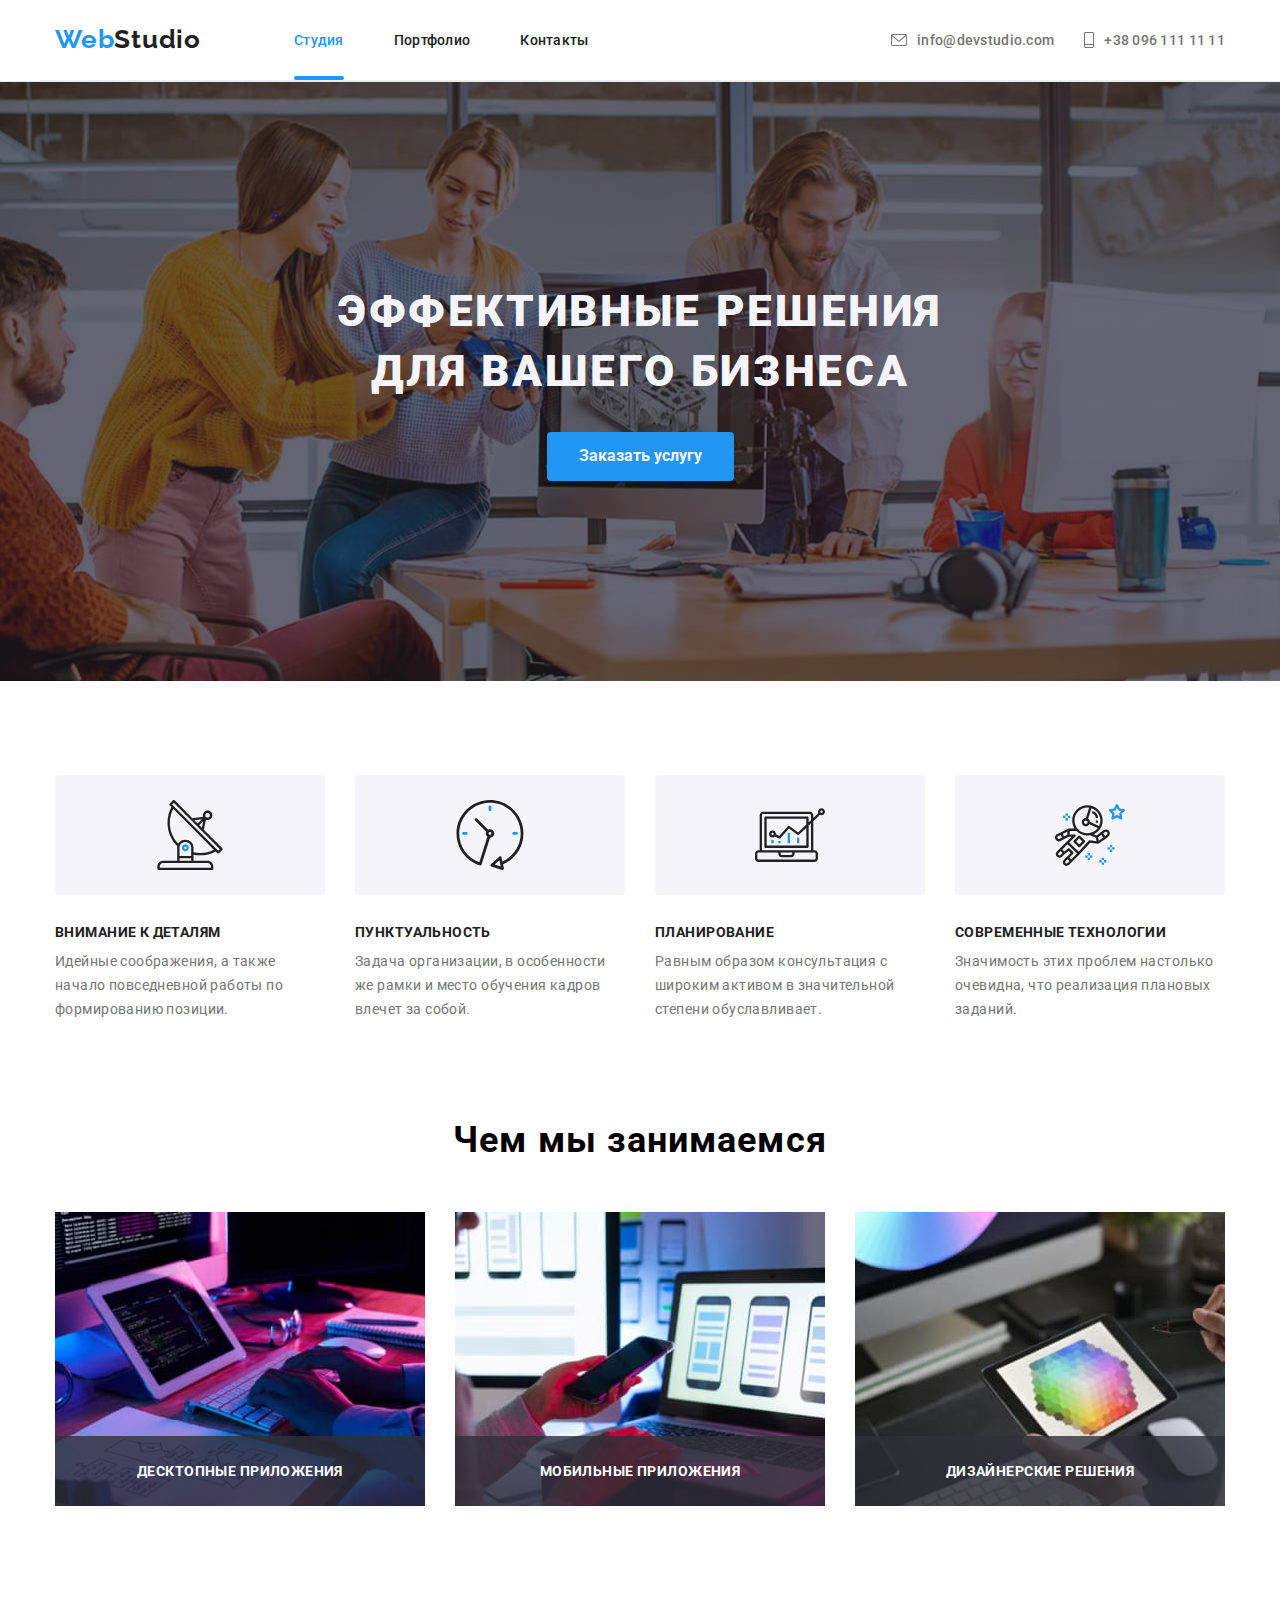
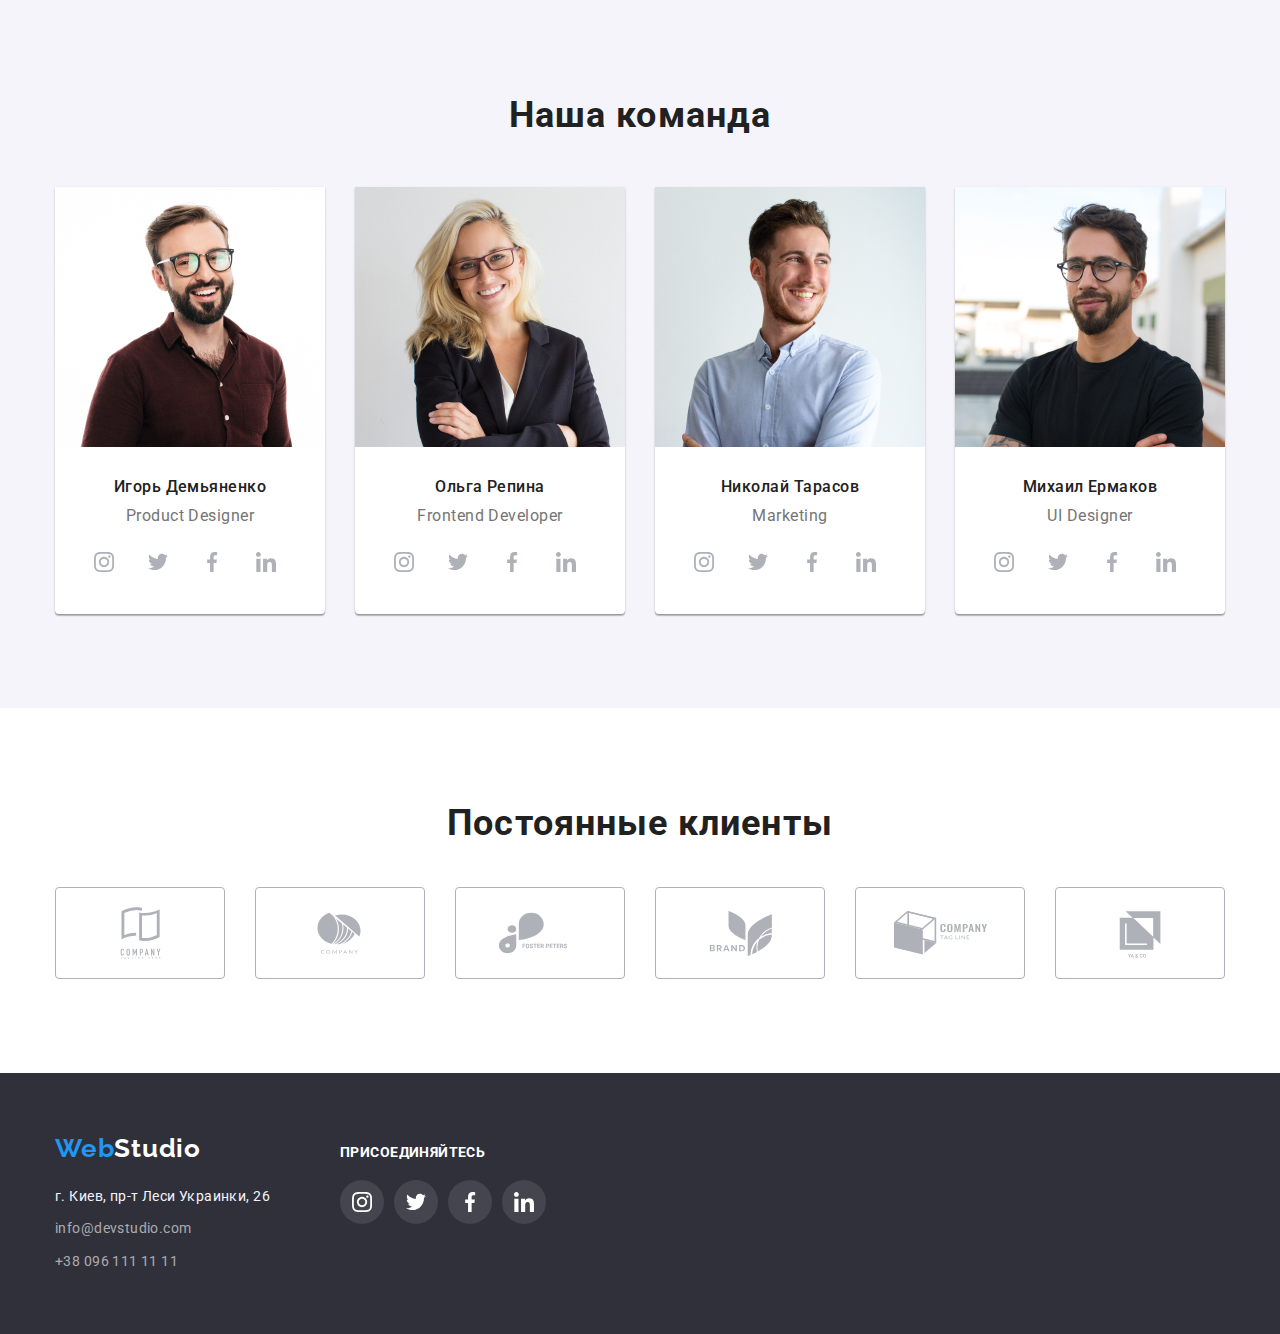
==== index.html @ 18a98a4d "Add HW5" ====
<!DOCTYPE html>
<html lang="ru">
  <head>
    <meta charset="UTF-8" />
    <meta http-equiv="X-UA-Compatible" content="IE=edge" />
    <meta name="viewport" content="width=device-width, initial-scale=1.0" />
    <link rel="preconnect" href="https://fonts.googleapis.com" />
    <link rel="preconnect" href="https://fonts.gstatic.com" crossorigin />
    <link
      href="https://fonts.googleapis.com/css2?family=Raleway:wght@700&family=Roboto:wght@400;500;700;900&display=swap"
      rel="stylesheet"
    />
    <link
      rel="stylesheet"
      href="https://cdnjs.cloudflare.com/ajax/libs/modern-normalize/1.1.0/modern-normalize.min.css"
    />
    <link rel="stylesheet" href="./css/styles.css" />

    <title>WebStudio</title>
  </head>

  <body class="page">
    <!-- Шапка сайта -->

    <header class="hat">
      <div class="container hat">
        <nav class="nav-index">
          <a class="logo" lang="en" href="./index.html">
            <span class="logo-accent">Web</span>Studio</a
          >
          <ul class="contacto">
            <li>
              <a href="./index.html" class="link current">Студия</a>
            </li>
            <li>
              <a href="./portfolio.html" class="link">Портфолио</a>
            </li>
            <li><a href="" class="link">Контакты</a></li>
          </ul>
        </nav>
        <ul class="headder-contact">
          <li class="headder-contact-list">
            <a class="contacts" href="mailto:info@devstudio.com">
              <svg class="contacts-icon" width="16" height="12">
                <use href="./img/icon/icons.svg#icon-mail"></use>
              </svg>
              info@devstudio.com</a
            >
          </li>
          <li class="headder-contact-list">
            <a class="contacts" href="tel:+380961111111">
              <svg class="contacts-icon" width="10" height="16">
                <use href="./img/icon/icons.svg#icon-tel"></use>
              </svg>
              +38 096 111 11 11</a
            >
          </li>
        </ul>
      </div>
    </header>

    <!-- Герой -->

    <main>
      <section class="section section-hero">
        <div class="container">
          <h1 class="hero-title">ЭФФЕКТИВНЫЕ РЕШЕНИЯ ДЛЯ ВАШЕГО БИЗНЕСА</h1>
          <button type="button" class="btn-index" data-modal-open>
            Заказать услугу
          </button>
        </div>
      </section>

      <!-- Преимущества -->

      <section class="section">
        <div class="container">
          <ul class="site-nav list">
            <li class="about-work">
              <div class="advantages-list">
                <a href="" class="advantages-list-link">
                  <svg class="advanages-list-icon" width="70" height="70">
                    <use href="./img/icon/icons.svg#icon-antenna"></use>
                  </svg>
                </a>
              </div>
              <h3 class="section-title">Внимание к деталям</h3>
              <p class="text">
                Идейные соображения, а также начало повседневной работы по
                формированию позиции.
              </p>
            </li>
            <li class="about-work">
              <div class="advantages-list">
                <a href="" class="advantages-list-link">
                  <svg class="advanages-list-icon" width="70" height="70">
                    <use href="./img/icon/icons.svg#icon-clock"></use>
                  </svg>
                </a>
              </div>
              <h3 class="section-title">Пунктуальность</h3>
              <p class="text">
                Задача организации, в особенности же рамки и место обучения
                кадров влечет за собой.
              </p>
            </li>
            <li class="about-work">
              <div class="advantages-list">
                <a href="" class="advantages-list-link">
                  <svg class="advanages-list-icon" width="70" height="70">
                    <use href="./img/icon/icons.svg#icon-diagram"></use>
                  </svg>
                </a>
              </div>
              <h3 class="section-title">Планирование</h3>
              <p class="text">
                Равным образом консультация с широким активом в значительной
                степени обуславливает.
              </p>
            </li>
            <li class="about-work">
              <div class="advantages-list">
                <a href="" class="advantages-list-link">
                  <svg class="advanages-list-icon" width="70" height="70">
                    <use href="./img/icon/icons.svg#icon-astronaut"></use>
                  </svg>
                </a>
              </div>
              <h3 class="section-title">Современные технологии</h3>
              <p class="text">
                Значимость этих проблем настолько очевидна, что реализация
                плановых заданий.
              </p>
            </li>
          </ul>
        </div>
      </section>

      <!-- Занятия -->

      <section class="section section-wwd">
        <div class="container wwd-container">
          <h2 class="subject">Чем мы занимаемся</h2>
          <ul class="site-nav work">
            <li class="list-wwd">
              <img
                class="it-wwd"
                src="./img/menu/menu.jpg"
                width="370"
                height="294"
                alt="Вёрстка_1"
              />
              <div class="wwd-text">Десктопные приложения</div>
            </li>
            <li class="list-wwd">
              <img
                class="it-wwd"
                src="./img/menu/menu1.jpg"
                width="370"
                height="294"
                alt="Вёрстка_2"
              />
              <div class="wwd-text">Мобильные приложения</div>
            </li>
            <li class="list-wwd">
              <img
                class="it-wwd"
                src="./img/menu/menu2.jpg"
                width="370"
                height="294"
                alt="Вёрстка_3"
              />
              <div class="wwd-text">Дизайнерские решения</div>
            </li>
          </ul>
        </div>
      </section>

      <!-- Команда -->

      <section class="section sectionteam">
        <div class="container">
          <h2 class="htwotitle team-img">Наша команда</h2>
          <ul class="command-list">
            <li class="list-team">
              <img
                class="imageteam"
                src="./img/team/team.jpg"
                width="270"
                height="260"
                alt="Команда"
              />
              <h3 class="ourteam">Игорь Демьяненко</h3>
              <p lang="en" class="textteam">Product Designer</p>
              <ul class="master-soc-list list">
                <li class="masters-soc-item">
                  <a href="" class="master-soc-link">
                    <svg class="masters-soc-icon" width="20" height="20">
                      <use href="./img/icon/icons.svg#icon-instagram"></use>
                    </svg>
                  </a>
                </li>
                <li class="masters-soc-item">
                  <a href="" class="master-soc-link">
                    <svg class="masters-soc-icon" width="20" height="20">
                      <use href="./img/icon/icons.svg#icon-twitter"></use>
                    </svg>
                  </a>
                </li>
                <li class="masters-soc-item">
                  <a href="" class="master-soc-link">
                    <svg class="masters-soc-icon" width="20" height="20">
                      <use href="./img/icon/icons.svg#icon-facebook"></use>
                    </svg>
                  </a>
                </li>
                <li class="masters-soc-item">
                  <a href="" class="master-soc-link">
                    <svg class="masters-soc-icon" width="20" height="20">
                      <use href="./img/icon/icons.svg#icon-linkedin"></use>
                    </svg>
                  </a>
                </li>
              </ul>
            </li>
            <li class="list-team">
              <img
                class="imageteam"
                src="./img/team/team1.jpg"
                width="270"
                height="260"
                alt="Команда 1"
              />
              <h3 class="ourteam">Ольга Репина</h3>
              <p lang="en" class="textteam">Frontend Developer</p>
              <ul class="master-soc-list list">
                <li class="masters-soc-item">
                  <a href="" class="master-soc-link">
                    <svg class="masters-soc-icon" width="20" height="20">
                      <use href="./img/icon/icons.svg#icon-instagram"></use>
                    </svg>
                  </a>
                </li>
                <li class="masters-soc-item">
                  <a href="" class="master-soc-link">
                    <svg class="masters-soc-icon" width="20" height="20">
                      <use href="./img/icon/icons.svg#icon-twitter"></use>
                    </svg>
                  </a>
                </li>
                <li class="masters-soc-item">
                  <a href="" class="master-soc-link">
                    <svg class="masters-soc-icon" width="20" height="20">
                      <use href="./img/icon/icons.svg#icon-facebook"></use>
                    </svg>
                  </a>
                </li>
                <li class="masters-soc-item">
                  <a href="" class="master-soc-link">
                    <svg class="masters-soc-icon" width="20" height="20">
                      <use href="./img/icon/icons.svg#icon-linkedin"></use>
                    </svg>
                  </a>
                </li>
              </ul>
            </li>
            <li class="list-team">
              <img
                class="imageteam"
                src="./img/team/team2.jpg"
                width="270"
                height="260"
                alt="Команда 2"
              />
              <h3 class="ourteam">Николай Тарасов</h3>
              <p lang="en" class="textteam">Marketing</p>
              <ul class="master-soc-list list">
                <li class="masters-soc-item">
                  <a href="" class="master-soc-link">
                    <svg class="masters-soc-icon" width="20" height="20">
                      <use href="./img/icon/icons.svg#icon-instagram"></use>
                    </svg>
                  </a>
                </li>
                <li class="masters-soc-item">
                  <a href="" class="master-soc-link">
                    <svg class="masters-soc-icon" width="20" height="20">
                      <use href="./img/icon/icons.svg#icon-twitter"></use>
                    </svg>
                  </a>
                </li>
                <li class="masters-soc-item">
                  <a href="" class="master-soc-link">
                    <svg class="masters-soc-icon" width="20" height="20">
                      <use href="./img/icon/icons.svg#icon-facebook"></use>
                    </svg>
                  </a>
                </li>
                <li class="masters-soc-item">
                  <a href="" class="master-soc-link">
                    <svg class="masters-soc-icon" width="20" height="20">
                      <use href="./img/icon/icons.svg#icon-linkedin"></use>
                    </svg>
                  </a>
                </li>
              </ul>
            </li>
            <li class="list-team">
              <img
                class="imageteam"
                src="./img/team/team3.jpg"
                width="270"
                height="260"
                alt="Команда 3"
              />
              <h3 class="ourteam">Михаил Ермаков</h3>
              <p lang="en" class="textteam">UI Designer</p>
              <ul class="master-soc-list list">
                <li class="masters-soc-item">
                  <a href="" class="master-soc-link">
                    <svg class="masters-soc-icon" width="20" height="20">
                      <use href="./img/icon/icons.svg#icon-instagram"></use>
                    </svg>
                  </a>
                </li>
                <li class="masters-soc-item">
                  <a href="" class="master-soc-link">
                    <svg class="masters-soc-icon" width="20" height="20">
                      <use href="./img/icon/icons.svg#icon-twitter"></use>
                    </svg>
                  </a>
                </li>
                <li class="masters-soc-item">
                  <a href="" class="master-soc-link">
                    <svg class="masters-soc-icon" width="20" height="20">
                      <use href="./img/icon/icons.svg#icon-facebook"></use>
                    </svg>
                  </a>
                </li>
                <li class="masters-soc-item">
                  <a href="" class="master-soc-link">
                    <svg class="masters-soc-icon" width="20" height="20">
                      <use href="./img/icon/icons.svg#icon-linkedin"></use>
                    </svg>
                  </a>
                </li>
              </ul>
            </li>
          </ul>
        </div>
      </section>

      <!-- Постоянные клиенты -->

      <section class="permanent-clients">
        <div class="container">
          <h2 class="htwotitle permanent-clients-h2">Постоянные клиенты</h2>
          <ul class="permanent-clients-list">
            <li class="permanent-client-item">
              <a href="" class="permanent-client-link">
                <svg class="permanent-client-icon" width="106" height="60">
                  <use href="./img/icon/icons.svg#icon-Logo-1"></use>
                </svg>
              </a>
            </li>
            <li class="permanent-client-item">
              <a href="" class="permanent-client-link">
                <svg class="permanent-client-icon" width="106" height="60">
                  <use href="./img/icon/icons.svg#icon-Logo-2"></use>
                </svg>
              </a>
            </li>
            <li class="permanent-client-item">
              <a href="" class="permanent-client-link">
                <svg class="permanent-client-icon" width="106" height="60">
                  <use href="./img/icon/icons.svg#icon-Logo-3"></use>
                </svg>
              </a>
            </li>
            <li class="permanent-client-item">
              <a href="" class="permanent-client-link">
                <svg class="permanent-client-icon" width="106" height="60">
                  <use href="./img/icon/icons.svg#icon-Logo-4"></use>
                </svg>
              </a>
            </li>
            <li class="permanent-client-item">
              <a href="" class="permanent-client-link">
                <svg class="permanent-client-icon" width="106" height="60">
                  <use href="./img/icon/icons.svg#icon-Logo-5"></use>
                </svg>
              </a>
            </li>
            <li class="permanent-client-item">
              <a href="" class="permanent-client-link">
                <svg class="permanent-client-icon" width="106" height="60">
                  <use href="./img/icon/icons.svg#icon-Logo-6"></use>
                </svg>
              </a>
            </li>
          </ul>
        </div>
      </section>
    </main>

    <!-- Подвал -->

    <footer class="footer-color">
      <div class="container footer">
        <div class="footer-left">
          <a class="logo-footer" lang="en" href="./index.html"
            ><span class="logo-accent">Web</span>Studio</a
          >
          <ul class="info-footer">
            <li>
              <a
                href="https://goo.gl/maps/hR7ppiLwR83ToFRW7"
                target="_blank"
                class="contactsfot map"
                rel="noopener nofollow noreferrer"
                >г. Киев, пр-т Леси Украинки, 26</a
              >
            </li>
            <li>
              <a class="contactsfot mail" href="mailto:info@devstudio.com"
                >info@devstudio.com</a
              >
            </li>
            <li>
              <a class="contactsfot tel" href="tel:+380961111111"
                >+38 096 111 11 11</a
              >
            </li>
          </ul>
        </div>

        <div class="footer-right">
          <p class="footer-join">ПРИСОЕДИНЯЙТЕСЬ</p>
          <ul class="master-soc-list-footer list">
            <li class="masters-soc-item-footer">
              <a href="" class="master-soc-link-footer">
                <svg class="masters-soc-icon-footer" width="20" height="20">
                  <use href="./img/icon/icons.svg#icon-instagram"></use>
                </svg>
              </a>
            </li>
            <li class="masters-soc-item-footer">
              <a href="" class="master-soc-link-footer">
                <svg class="masters-soc-icon-footer" width="20" height="20">
                  <use href="./img/icon/icons.svg#icon-twitter"></use>
                </svg>
              </a>
            </li>
            <li class="masters-soc-item-footer">
              <a href="" class="master-soc-link-footer">
                <svg class="masters-soc-icon-footer" width="20" height="20">
                  <use href="./img/icon/icons.svg#icon-facebook"></use>
                </svg>
              </a>
            </li>
            <li class="masters-soc-item-footer">
              <a href="" class="master-soc-link-footer">
                <svg class="masters-soc-icon-footer" width="20" height="20">
                  <use href="./img/icon/icons.svg#icon-linkedin"></use>
                </svg>
              </a>
            </li>
          </ul>
        </div>
      </div>
    </footer>

    <!-- Модальное окно -->

    <div class="backdrop is-hidden" data-modal>
      <div class="modal">
        <button type="button" class="modal-close-btn" data-modal-close>
          <svg class="modal-close-svg" width="11" height="11">
            <use href="./img/icon/close.svg#icon-close"></use>
          </svg>
        </button>
      </div>
    </div>
    <script src="./js/modal.js"></script>
  </body>
</html>
---- css/styles.css ----
/* ----------ОБЩИЙ---------- */

img {
  display: block;
  width: 100%;
  height: auto;
}

.list {
  list-style: none;
}

.page {
  font-family: "Roboto", sans-serif;
  background-color: #ffffff;
  margin-left: auto;
  margin-right: auto;
  font-size: 14px;
  letter-spacing: 0.3em;
}

html {
  box-sizing: border-box;
}

* {
  margin: 0;
  padding: 0;
  box-sizing: border-box;
}

:root {
  --primary-text-color: #212121;
  --secondary-text-color: #757575;
  --accent-text-color: #2196f3;
  --secondary-backgroud-color: #f5f4fa;
  --primary-background-color: #e5e5e5;
  --head-background-color: #2f303a;
}

p,
h1,
h2,
h3,
h4,
h5,
h6 {
  margin: 0;
}

ul,
ol {
  margin: 0;
  padding-left: 0;
}

button {
  cursor: pointer;
}

.container {
  width: 1200px;
  margin: 0 auto;
  padding-left: 15px;
  padding-right: 15px;
  /* outline: solid red; */
}

/* ----------ШАПКА----------*/

.logo {
  margin-right: 93px;
}

.container.hat {
  display: flex;
  align-items: center;
}

.hat {
  border-bottom: 1px solid #ececec;
}

.container.hat,
.container.hat-portfolio {
  display: flex;
  align-items: center;
}

.nav-potfolio,
.nav-index {
  display: flex;
  align-items: center;
}

.logo {
  color: var(--primary-text-color);
  font-family: "Raleway", sans-serif;
  font-weight: 700;
  font-size: 26px;
  line-height: 1.2;
  letter-spacing: 0.03em;
}

.contacto .link.current {
  color: var(--accent-text-color);
}

.link.current:after {
  content: "";
  position: absolute;
  width: 100%;
  height: 4px;
  border-radius: 2px;
  background-color: #2196f3;
  left: 0;
  bottom: 0;
}

.logo-accent {
  color: var(--accent-text-color);
}

.contacto,
.logo {
  display: flex;
  align-items: center;
  margin-bottom: 0px;
  list-style: none;
}

.headder-contact {
  display: flex;
  list-style: none;
  margin-left: auto;
  justify-content: center;
  align-items: center;
}

.text {
  color: var(--secondary-text-color);
  font-weight: 400;
  font-size: 14px;
  line-height: 1.7;
  letter-spacing: 0.03em;
}

.site-nav {
  color: var(--secondary-text-color);
}

.link:hover,
.link:focus {
  color: var(--accent-text-color);
}

.link {
  position: relative;
  margin-right: 50px;
  font-weight: 500;
  font-size: 14px;
  line-height: 1.1;
  letter-spacing: 0.02em;
  color: var(--primary-text-color);
  transition: transform 250ms cubic-bezier(0.4, 0, 0.2, 1);
}

.section {
  padding-top: 94px;
  padding-bottom: 94px;
}

.contacts-icon {
  fill: #757575;
  margin-right: 10px;
}

.contacts {
  display: flex;
  align-items: center;
  text-decoration: none;
  font-family: "Roboto";
  font-style: normal;
  font-weight: 500;
  font-size: 14px;
  line-height: 16px;
  letter-spacing: 0.02em;
  color: #757575;
  transition: transform 250ms cubic-bezier(0.4, 0, 0.2, 1);
}

.contacts:hover .contacts-icon,
.contacts:focus .contacts-icon {
  fill: #2196f3;
}

.contacts:hover,
.contacts:focus {
  color: #2196f3;
}

.headder-contact-list:nth-last-child(2) {
  margin-right: 30px;
}

/* ----------ГЕРОЙ---------- */

.section.section-hero {
  padding-bottom: 200px;
  padding-top: 200px;
  background-color: var(--head-background-color);
  background-image: linear-gradient(
      rgba(47, 48, 58, 0.4),
      rgba(47, 48, 58, 0.4)
    ),
    url(../img/index/hero-bg.jpg);
  background-repeat: no-repeat;
  background-position: center;
  background-size: cover;
  max-width: 1600px;
  margin: 0 auto;
}

.section-title {
  color: var(--primary-text-color);
  font-weight: 700;
  font-size: 14px;
  line-height: 1.1;
  text-align: center;
  letter-spacing: 0.03em;
  text-transform: uppercase;
  margin-bottom: 10px;
  text-align: left;
}

.hero-title {
  color: var(--secondary-backgroud-color);
  font-weight: 900;
  font-size: 44px;
  line-height: 1.36;
  text-align: center;
  letter-spacing: 0.06em;
  text-transform: uppercase;
  width: 696px;
  margin: 0 auto;
  margin-bottom: 30px;
}

.btn-index {
  display: block;
  font-weight: 700;
  font-size: 16px;
  line-height: 1.8;
  color: var(--secondary-backgroud-color);
  background: var(--accent-text-color);
  box-shadow: 0px 4px 4px rgba(0, 0, 0, 0.15);
  border-radius: 4px;
  font-family: "Roboto", sans-serif;
  padding: 10px 32px;
  border: transparent;
  text-align: center;
  margin-left: auto;
  margin-right: auto;
}

.text {
  font-weight: 400;
  font-size: 14px;
  line-height: 1.7;
  letter-spacing: 0.03em;
  text-align: left;
}

.subject {
  font-weight: 700;
  font-size: 36px;
  line-height: 1.2;
  text-align: center;
  letter-spacing: 0.03em;
  margin-bottom: 50px;
}

/* ----------ПРЕИМУЩЕСТВА----------*/

.site-nav.list {
  display: flex;
}

.about-work + .about-work {
  margin-left: 30px;
}

.text {
  max-width: 270px;
  height: 75px;
}

.section {
  padding-top: 94px;
  padding-bottom: 94px;
}

.advantages {
  list-style: none;
  display: flex;
  gap: 30px;
  justify-content: center;
  align-items: center;
  margin-bottom: 30px;
}

.advantages-list {
  display: flex;
  justify-content: center;
  width: 270px;
  height: 120px;
  background: #f5f4fa;
  border-radius: 4px;
  margin-bottom: 30px;
}

.advantages-list-link {
  display: flex;
  justify-content: center;
  align-items: center;
}

.wwd-text {
  position: absolute;
  display: flex;
  justify-content: center;
  align-items: center;
  width: 370px;
  height: 70px;
  font-weight: 700;
  font-size: 14px;
  line-height: 1.1;
  text-align: center;
  letter-spacing: 0.03em;
  text-transform: uppercase;

  color: #ffffff;
  background: rgba(47, 48, 58, 0.8);
}

.list-wwd {
  position: relative;
  display: flex;
  align-items: flex-end;
}

/* ----------ЗАНЯТИЯ----------*/

.site-nav.work {
  display: flex;
  list-style: none;
}

.list-wwd + .list-wwd {
  margin-left: 30px;
}

.it-wwd {
  display: block;
  max-height: 100%;
  height: auto;
}

.section-wwd {
  padding-top: 0px;
}

/* ----------КОМАНДА---------- */

.sectionteam {
  background-color: var(--secondary-backgroud-color);
  padding-top: 94px;
  padding-bottom: 94px;
}

.htwotitle {
  font-weight: 700;
  font-size: 36px;
  line-height: 1.2;
  text-align: center;
  letter-spacing: 0.03em;
  color: var(--primary-text-color);
}

.ourteam {
  font-weight: 500;
  font-size: 16px;
  line-height: 1.2;
  letter-spacing: 0.03em;
  color: var(--primary-text-color);
  margin-bottom: 10px;
}

.textteam {
  font-size: 16px;
  line-height: 1.1;
  letter-spacing: 0.03em;
  color: var(--secondary-text-color);
  margin-bottom: 30px;
  margin-bottom: 16px;
}

.htwotitle.team-img {
  margin-bottom: 50px;
}

.command-list {
  display: flex;
  list-style: none;
}

.list-team + .list-team {
  margin-left: 30px;
}

.list-team {
  box-shadow: 0px 1px 3px rgba(0, 0, 0, 0.12), 0px 1px 1px rgba(0, 0, 0, 0.14),
    0px 2px 1px rgba(0, 0, 0, 0.2);
  border-radius: 0px 0px 4px 4px;
  text-align: center;
  background-color: #ffffff;
}

.imageteam {
  margin-bottom: 30px;
}

.master-soc-list {
  margin-bottom: 30px;
  display: flex;
  justify-content: center;
}

.masters-soc-item {
  width: 44px;
  height: 44px;
  margin-right: 10px;
}

.master-soc-item:last-child {
  margin-right: 0;
}

.master-soc-link {
  width: 100%;
  height: 100%;
  background-color: #ffffff;
  border-radius: 50%;
  display: flex;
  align-items: center;
  justify-content: center;
  transition: transform 250ms cubic-bezier(0.4, 0, 0.2, 1);
}

.master-soc-link:hover,
.master-soc-link:focus {
  background-color: #2196f3;
}

.master-soc-link:hover .masters-soc-icon,
.master-soc-link:focus .masters-soc-icon {
  fill: #ffffff;
}

.masters-soc-icon {
  fill: #afb1b8;
}

/* Постоянные клиенты */

.permanent-clients {
  padding-top: 94px;
  padding-bottom: 94px;
}

.permanent-clients-h2 {
  margin-bottom: 42px;
}

.permanent-clients-list {
  display: flex;
  align-items: center;
  justify-content: center;
  gap: 30px;
}

.permanent-client-item {
  width: 170px;
  height: 92px;
  list-style: none;
  border: 1px solid #afb1b8;
  border-radius: 4px;
}

.permanent-client-link {
  width: 170px;
  height: 92px;
  display: flex;
  justify-content: center;
  align-items: center;
  transition: transform 250ms cubic-bezier(0.4, 0, 0.2, 1);
}

.permanent-client-item:hover,
.permanent-client-item:focus {
  border: 1px solid #2196f3;
}

.permanent-client-link {
  fill: #afb1b8;
}

.permanent-client-link:hover,
.permanent-client-link:focus {
  fill: #2196f3;
}

/* ----------ПОДВАЛ----------- */

.logo,
.link {
  text-decoration: none;
}

.logo {
  padding-top: 24px;
  padding-bottom: 25px;
}

.link {
  padding-top: 32px;
  padding-bottom: 32px;
}

.contactsfot.map {
  font-size: 14px;
  line-height: 1.7;
  letter-spacing: 0.03em;
  color: var(--secondary-backgroud-color);
  font-style: normal;
  transition: transform 250ms cubic-bezier(0.4, 0, 0.2, 1);
}

.address.footer {
  margin-top: 20px;
}

.contactsfot {
  font-size: 14px;
  line-height: 1.7;
  letter-spacing: 0.03em;
  color: rgba(255, 255, 255, 0.6);
  text-decoration: none;
}

.contactsfot.mail {
  display: block;
  margin-top: 9px;
  transition: transform 250ms cubic-bezier(0.4, 0, 0.2, 1);
}

.contactsfot.tel {
  display: block;
  margin-top: 9px;
  transition: transform 250ms cubic-bezier(0.4, 0, 0.2, 1);
}

.contactsfot:hover,
.contactsfot:focus {
  color: var(--accent-text-color);
}

.color-footer {
  background-color: var(--head-background-color);
}

.logo-footer {
  color: var(--primary-text-color);
  font-family: "Raleway", sans-serif;
  font-weight: 700;
  font-size: 26px;
  line-height: 1.2;
  letter-spacing: 0.03em;
  text-decoration: none;
  color: #ffffff;
}

.footer-color {
  background-color: var(--head-background-color);
  padding-top: 60px;
  padding-bottom: 60px;
}

.info-footer {
  list-style: none;
  margin-top: 20px;
}

.address.footer {
  text-decoration: none;
}

.masters-soc-item {
  width: 44px;
  height: 44px;
  margin-right: 10px;
}

.master-soc-item:last-child {
  margin-right: 0;
}

.master-soc-link-footer {
  width: 100%;
  height: 100%;
  background-color: rgba(255, 255, 255, 0.1);
  border-radius: 50%;
  display: flex;
  align-items: center;
  justify-content: center;
  transition: transform 250ms cubic-bezier(0.4, 0, 0.2, 1);
}

.master-soc-link-footer:hover,
.master-soc-link-footer:focus {
  background-color: #2196f3;
}

.master-soc-link-footer:hover .masters-soc-icon,
.master-soc-link-footer:focus .masters-soc-icon {
  fill: #ffffff;
}

.masters-soc-icon-footer {
  fill: #ffffff;
}

.footer-join {
  font-family: "Roboto";
  font-style: normal;
  font-weight: 700;
  font-size: 14px;
  line-height: 16px;
  letter-spacing: 0.03em;
  text-transform: uppercase;
  color: #ffffff;
}

.masters-soc-item-footer {
  width: 44px;
  height: 44px;
  margin-right: 10px;
}

.footer-left {
  margin-right: 70px;
}

.footer-join {
  display: flex;
  margin-bottom: 20px;
}

.master-soc-list-footer.list {
  display: flex;
  justify-content: center;
  align-content: center;
}

.container.footer {
  display: flex;
  align-items: baseline;
}

/* ----------ШАПКА-ПОРТФОЛИО---------- */

.btn-profile {
  display: inline-block;
  font-weight: 500;
  font-size: 16px;
  line-height: 1.6;
  letter-spacing: 0.03em;
  font-family: "Roboto", sans-serif;
  color: var(--primary-text-color);
  background-color: var(--secondary -backgroud-color);
  border-radius: 4px;
  padding: 6px 22px;
  text-align: center;
  border: transparent;
  border-radius: 4px;
  transition: transform 250ms cubic-bezier(0.4, 0, 0.2, 1);
}

.site-nav.list-portfolio {
  list-style: none;
  display: flex;
  justify-content: center;
}

.header-portfolio {
  display: block;
  border-bottom: 1px #ececec;
}

.btn-profile:hover,
.btn-profile:focus {
  color: var(--secondary-backgroud-color);
  background-color: var(--accent-text-color);
}

/* ----------НАВИГАЦИЯ-ПОРТФОЛИО---------- */

.section-portfolio {
  list-style: none;
  padding-top: 94px;
  padding-bottom: 94px;
}

.site-nav.list-images {
  list-style: none;
}

.site-nav.list-portfolio {
  list-style: none;
  margin-bottom: 50px;
}

.list-button + .list-button {
  margin-left: 8px;
}

.list-button {
  transition: transform 250ms cubic-bezier(0.4, 0, 0.2, 1);
}

/* ----------СОДЕРЖАНИЕ ПОРТФОЛИО---------- */

.potfolioh3 {
  font-weight: 700;
  font-size: 18px;
  line-height: 2;
  letter-spacing: 0.06em;
  color: var(--primary-text-color);
  margin-bottom: 4px;
}

.textportfolio {
  font-weight: 400;
  font-size: 16px;
  line-height: 1.8;
  letter-spacing: 0.03em;
  color: var(--secondary-text-color);
}

.portfolio-text {
  padding-top: 20px;
  padding-bottom: 20px;
  padding-left: 24px;
  padding-right: 24px;
  border-left: 1px solid #eeeeee;
  border-right: 1px solid #eeeeee;
  border-bottom: 1px solid #eeeeee;
}

.site-nav.list-images.flex-start-aligned {
  max-width: 370px;
  height: 404px;
}

.site-nav.list-images {
  display: flex;
  flex-wrap: wrap;
  gap: 30px;
}

.card-portfolio {
  text-decoration: none;
  display: block;
}

.card-portfolio:hover,
.card-portfolio:focus {
  background: #ffffff;
  box-shadow: 0px 1px 1px rgba(0, 0, 0, 0.12), 0px 4px 4px rgba(0, 0, 0, 0.06),
    1px 4px 6px rgba(0, 0, 0, 0.16);
}

.portfolio-top-wrap {
  position: relative;
  overflow: hidden;
}

.list-portfolio-img:hover .portfolio-top-text,
.list-portfolio-img:focus .portfolio-top-text {
  transform: translateY(0%);
}

.portfolio-top-text {
  position: absolute;
  top: 0;
  font-weight: 400;
  font-size: 18px;
  line-height: 1.5;
  letter-spacing: 0.03em;
  color: #ffffff;
  background-color: rgba(33, 150, 243, 0.9);
  padding: 63px 24px;
  height: 100%;
  transform: translateY(100%);
  transition: transform 250ms cubic-bezier(0.4, 0, 0.2, 1);
}

/* Модальное окно на индекс */

.backdrop {
  width: 100%;
  height: 100%;
  background-color: rgba(0, 0, 0, 0.2);
  position: fixed;
  top: 0;
  transition: opacity 250ms, visibility 250ms;
}

.backdrop.is-hidden .modal {
  transform: translate(-50%, -50%) scale(0);
}

.modal {
  width: 528px;
  min-height: 581px;
  background-color: #ffffff;
  box-shadow: 0px 1px 3px rgba(0, 0, 0, 0.12), 0px 1px 1px rgba(0, 0, 0, 0.14),
    0px 2px 1px rgba(0, 0, 0, 0.2);
  position: absolute;
  top: 50%;
  left: 50%;
  transform: translate(-50%, -50%) scale(1);

  border-radius: 4px;
  transition: transform 250ms;
}

.modal-icon {
  width: 30px;
  height: 30px;
  background: #ffffff;
  border: 1px solid rgba(0, 0, 0, 0.1);
  fill: black;
}

.modal-close-btn {
  position: absolute;
  top: 8px;
  right: 8px;
  width: 30px;
  height: 30px;
  border-radius: 50%;
  background: #ffffff;
  border: 1px solid rgba(0, 0, 0, 0.1);
  display: flex;
  justify-content: center;
  align-items: center;
}

.is-hidden {
  visibility: hidden;
  opacity: 0;
  pointer-events: none;
}
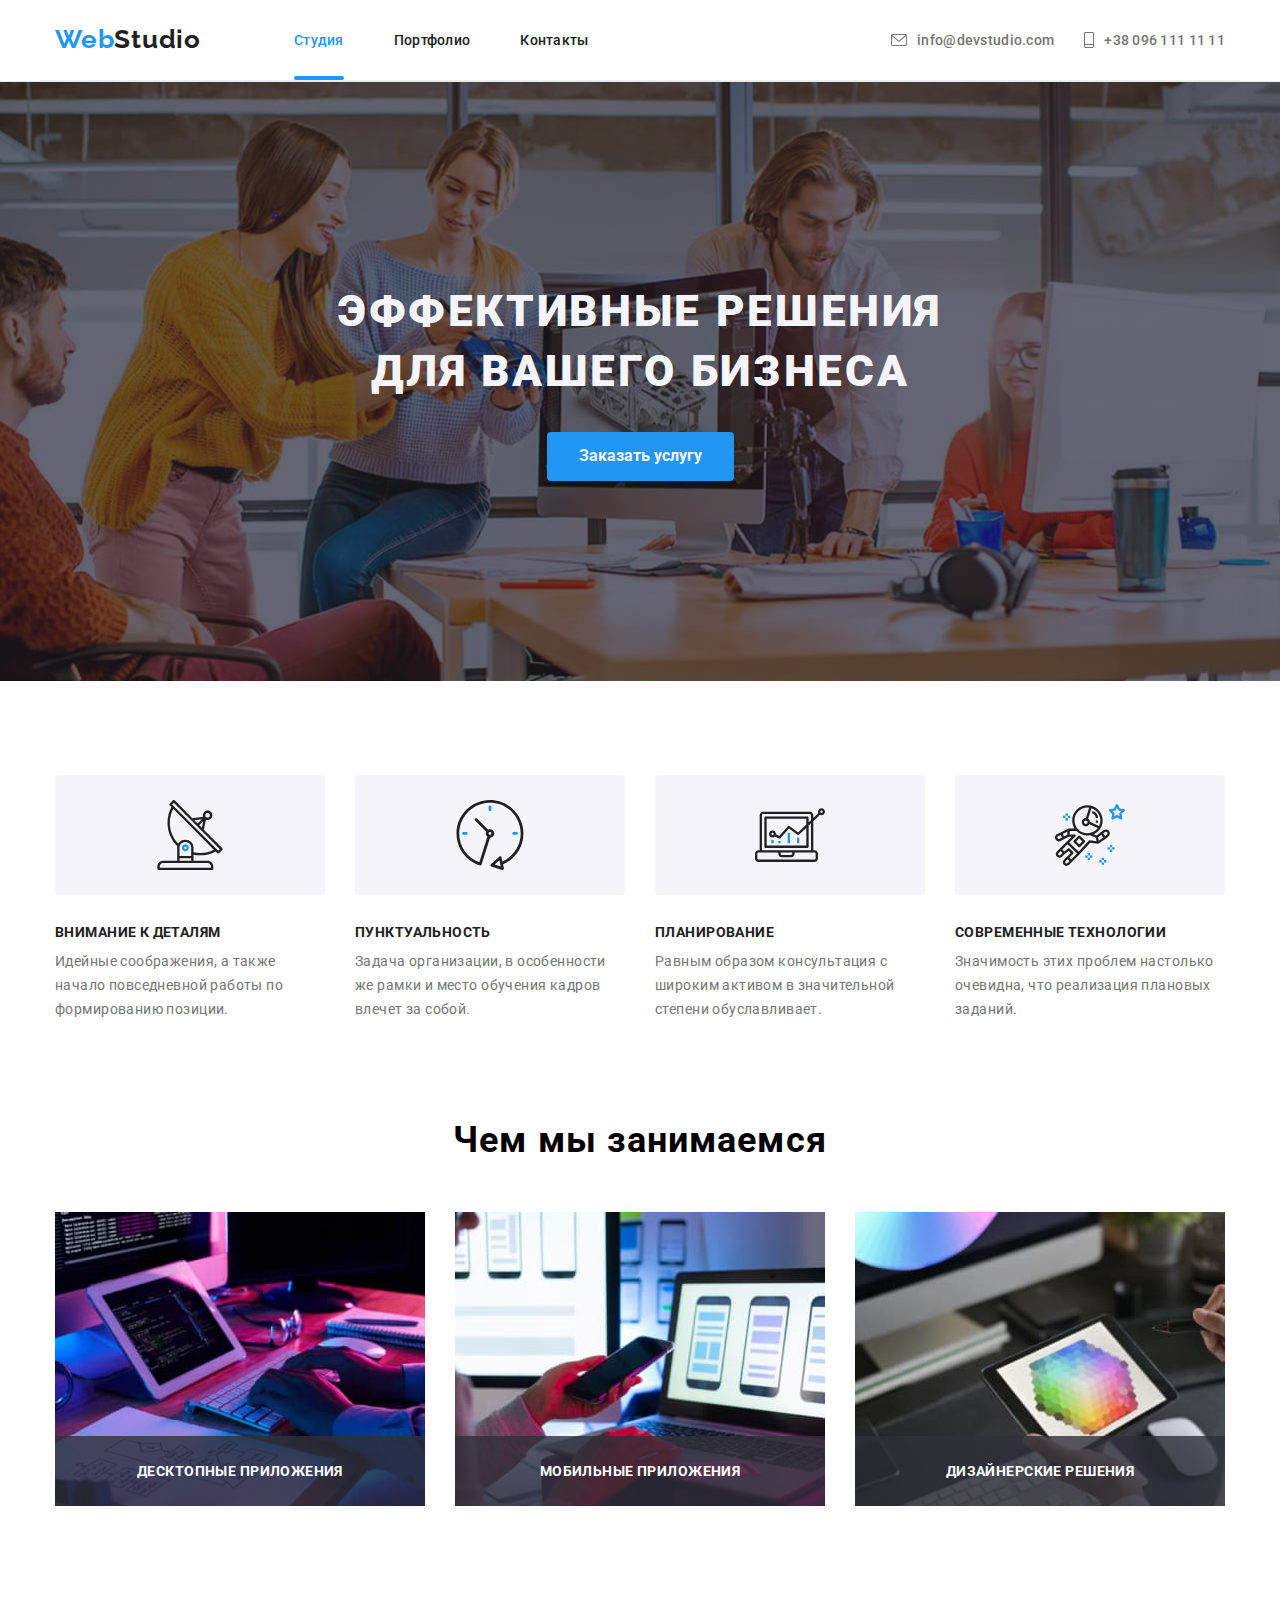
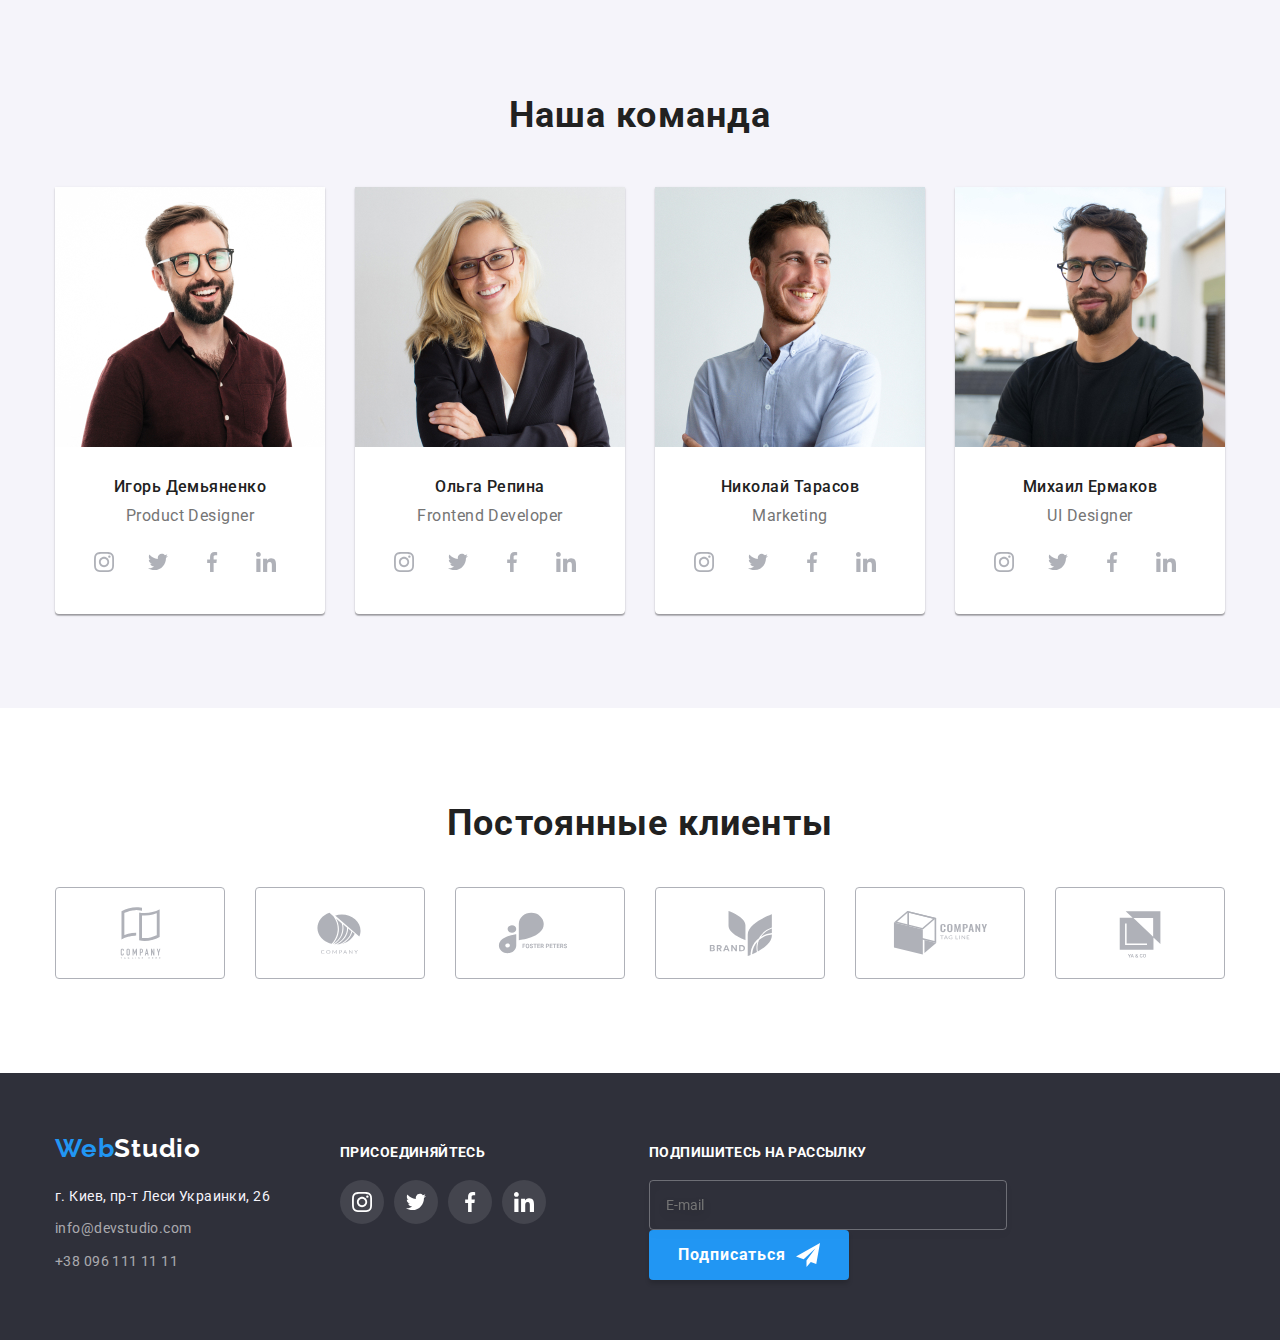
==== commit af49d0a7: "HW6-1" ====
--- a/index.html
+++ b/index.html
@@ -467,6 +467,19 @@
             </li>
           </ul>
         </div>
+
+        <div class="footer-mail">
+          <p class="footer-join">Подпишитесь на рассылку</p>
+          <input type="email" class="footer-mail-input" placeholder="E-mail" />
+          <button type="submit" class="footer-btn-join">
+            Подписаться
+            <span
+              ><svg class="icon-send" width="24" height="24">
+                <use href="./img/icon/icons.svg#icon-send"></use>
+              </svg>
+            </span>
+          </button>
+        </div>
       </div>
     </footer>
 
@@ -476,9 +489,89 @@
       <div class="modal">
         <button type="button" class="modal-close-btn" data-modal-close>
           <svg class="modal-close-svg" width="11" height="11">
-            <use href="./img/icon/close.svg#icon-close"></use>
+            <use href="./img/icon/modal-icons.svg#icon-modal-close"></use>
           </svg>
         </button>
+        <p class="modal-title">Оставьте свои данные, мы вам перезвоним</p>
+        <form>
+          <div class="modal-field">
+            <label for="user-name" class="modal-label">Имя</label>
+            <div class="input-wrap">
+              <input
+                type="text"
+                name="user-name"
+                class="modal-input"
+                placeholder=""
+                id="user-name"
+              />
+              <svg class="modal-icon">
+                <use
+                  href="./img/icon/modal-icons.svg#icon-modal-user"
+                  width="18"
+                  height="18"
+                ></use>
+              </svg>
+            </div>
+          </div>
+          <div class="modal-field">
+            <label for="user-tel" class="modal-label">Телефон</label>
+            <div class="input-wrap">
+              <input
+                type="text"
+                name="user-tel"
+                class="modal-input"
+                placeholder=""
+                id="user-tel"
+              />
+              <svg class="modal-icon">
+                <use
+                  href="./img/icon/modal-icons.svg#icon-modal-tel"
+                  width="18"
+                  height="18"
+                ></use>
+              </svg>
+            </div>
+          </div>
+          <div class="modal-field">
+            <label for="user-email" class="modal-label">Почта</label>
+            <div class="input-wrap">
+              <input
+                type="text"
+                name="user-email"
+                class="modal-input"
+                placeholder=""
+                id="user-email"
+              />
+              <svg class="modal-icon">
+                <use
+                  href="./img/icon/modal-icons.svg#icon-modal-email"
+                  width="18"
+                  height="18"
+                ></use>
+              </svg>
+            </div>
+          </div>
+          <div class="modal-field">
+            <label for="user-text" class="modal-label">Комментарий</label>
+            <textarea
+              name="user-text"
+              id="user-text"
+              class="modal-text"
+              placeholder="Введите текст"
+            ></textarea>
+          </div>
+          <input
+            type="checkbox"
+            name="privacy"
+            value="true"
+            class="modal-check visually-hidden"
+            id="privacy"
+          />
+          <label for="privacy" class="check-text"
+            >Соглашаюсь с рассылкой и принимаю Условия договора</label
+          >
+          <button type="submit" class="modal-btn">Отправить</button>
+        </form>
       </div>
     </div>
     <script src="./js/modal.js"></script>
--- a/css/styles.css
+++ b/css/styles.css
@@ -1,4 +1,17 @@
 /* ----------ОБЩИЙ---------- */
+
+.visually-hidden {
+  position: absolute;
+  white-space: nowrap;
+  width: 1px;
+  height: 1px;
+  overflow: hidden;
+  border: 0;
+  padding: 0;
+  clip: rect(0 0 0 0);
+  clip-path: inset(50%);
+  margin: -1px;
+}
 
 img {
   display: block;
@@ -677,6 +690,46 @@
   align-items: baseline;
 }
 
+.footer-mail {
+  margin-left: 93px;
+}
+
+.footer-mail-input {
+  width: 358px;
+  height: 50px;
+  background-color: transparent;
+  border: 1px solid rgba(255, 255, 255, 0.3);
+  filter: drop-shadow(0px 4px 4px rgba(0, 0, 0, 0.15));
+  border-radius: 4px;
+  padding-left: 16px;
+}
+
+.footer-btn-join {
+  width: 200px;
+  height: 50px;
+  background: #2196f3;
+  box-shadow: 0px 4px 4px rgba(0, 0, 0, 0.15);
+  border-radius: 4px;
+  border-color: transparent;
+  font-weight: 700;
+  font-size: 16px;
+  line-height: 1.9;
+  display: flex;
+  justify-content: center;
+  align-items: center;
+  text-align: center;
+  letter-spacing: 0.06em;
+  color: #ffffff;
+}
+
+.icon-send {
+  fill: #ffffff;
+  display: flex;
+  justify-content: center;
+  align-items: center;
+  margin-left: 10px;
+}
+
 /* ----------ШАПКА-ПОРТФОЛИО---------- */
 
 .btn-profile {
@@ -840,17 +893,10 @@
   top: 50%;
   left: 50%;
   transform: translate(-50%, -50%) scale(1);
+  padding: 40px;
 
   border-radius: 4px;
   transition: transform 250ms;
-}
-
-.modal-icon {
-  width: 30px;
-  height: 30px;
-  background: #ffffff;
-  border: 1px solid rgba(0, 0, 0, 0.1);
-  fill: black;
 }
 
 .modal-close-btn {
@@ -872,3 +918,141 @@
   opacity: 0;
   pointer-events: none;
 }
+
+.modal-title {
+  font-weight: 700;
+  font-size: 20px;
+  line-height: 1;
+  text-align: center;
+  letter-spacing: 0.03em;
+  color: #212121;
+  margin-bottom: 12px;
+}
+
+.modal-title {
+  margin-bottom: 12px;
+}
+
+.modal-label {
+  display: block;
+  font-weight: 400;
+  font-size: 12px;
+  line-height: 1.1;
+  letter-spacing: 0.01em;
+  margin-bottom: 4px;
+  color: #757575;
+}
+
+.input-wrap {
+  position: relative;
+}
+
+.modal-icon {
+  position: absolute;
+  left: 12px;
+  top: 50%;
+  transform: translateY(-50%);
+  width: 30px;
+  height: 30px;
+  transition: transform 250ms cubic-bezier(0.4, 0, 0.2, 1);
+}
+
+.modal-input {
+  width: 100%;
+  height: 40px;
+  margin-bottom: 10px;
+  border: 1px solid rgba(33, 33, 33, 0.2);
+  border-radius: 4px;
+  padding-left: 42px;
+  outline: none;
+  transition: transform 250ms cubic-bezier(0.4, 0, 0.2, 1);
+}
+
+.modal-input:focus {
+  border-color: #2196f3;
+}
+
+.modal-input:focus + .modal-icon {
+  fill: #2196f3;
+}
+
+.modal-text {
+  resize: none;
+  padding: 12px 16px;
+  width: 100%;
+  height: 120px;
+  border: 1px solid rgba(33, 33, 33, 0.2);
+  border-radius: 4px;
+  font-weight: 400;
+  font-size: 14px;
+  line-height: 16px;
+  letter-spacing: 0.01em;
+}
+
+.modal-text:focus {
+  border-color: #2196f3;
+  outline: none;
+}
+
+.check-text {
+  font-weight: 400;
+  font-size: 14px;
+  line-height: 1.7;
+  letter-spacing: 0.03em;
+  color: #757575;
+  border: none;
+  display: flex;
+  margin-bottom: 40px;
+  justify-content: center;
+  align-items: center;
+}
+
+.check-text::before {
+  content: "";
+  width: 16px;
+  height: 15px;
+  box-shadow: 0px 1px 3px rgba(0, 0, 0, 0.12), 0px 1px 1px rgba(0, 0, 0, 0.14),
+    0px 2px 1px rgba(0, 0, 0, 0.2);
+  border-radius: 2px;
+  border: 1px solid #212121;
+  margin-right: 8px;
+}
+
+.modal-check {
+  transition: transform 250ms cubic-bezier(0.4, 0, 0.2, 1);
+}
+
+.modal-check:checked + .check-text::before {
+  background-color: #2196f3;
+  background-image: url(../img/icon/check.svg);
+  border: none;
+  background-repeat: no-repeat;
+  background-position: center;
+}
+
+.modal-check:focus + .check-text::before {
+  background-color: #2196f3;
+  background-image: url(../img/icon/check.svg);
+  border: none;
+  background-repeat: no-repeat;
+  background-position: center;
+}
+
+.modal-btn {
+  font-weight: 700;
+  font-size: 16px;
+  line-height: 1.9;
+  display: flex;
+  align-items: center;
+  text-align: center;
+  justify-content: center;
+  letter-spacing: 0.06em;
+  color: #ffffff;
+  background: #188ce8;
+  box-shadow: 0px 4px 4px rgba(0, 0, 0, 0.15);
+  border-radius: 4px;
+  padding: 10px 55px;
+  border-color: transparent;
+  margin-left: auto;
+  margin-right: auto;
+}
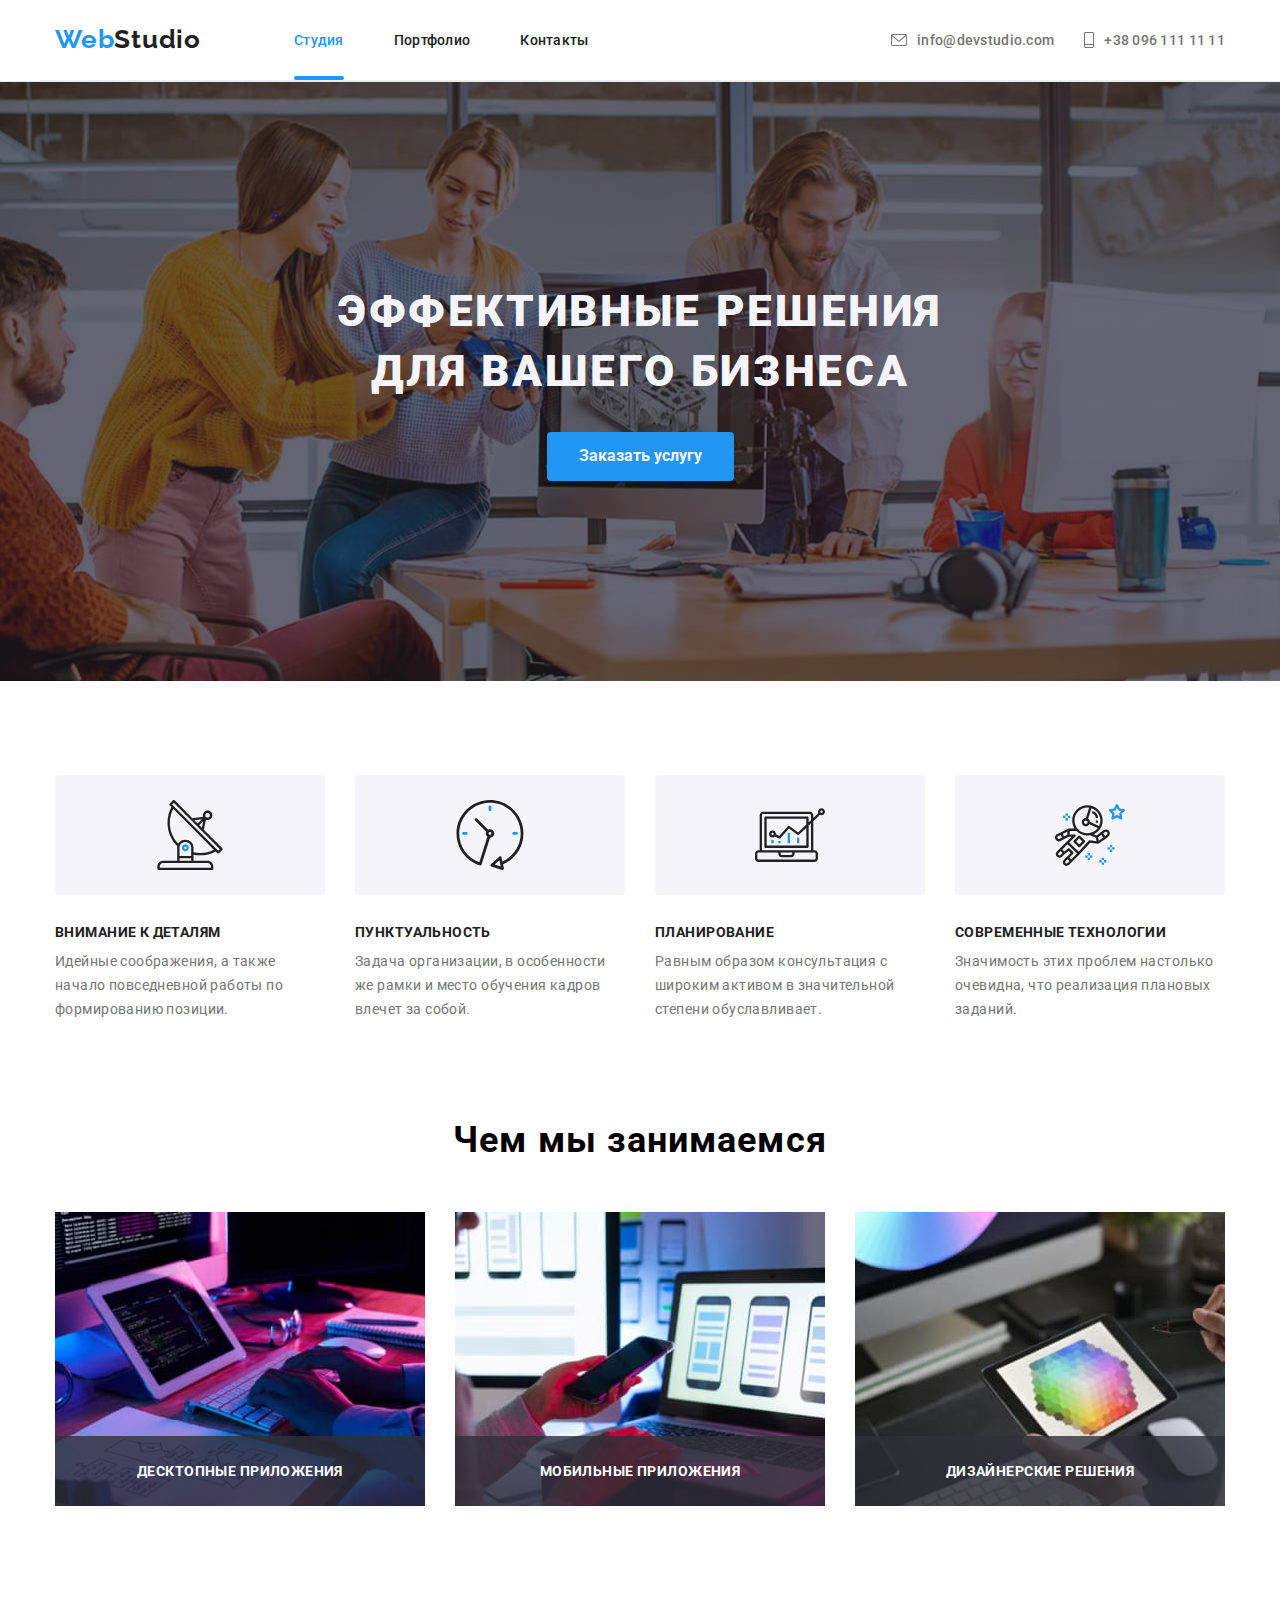
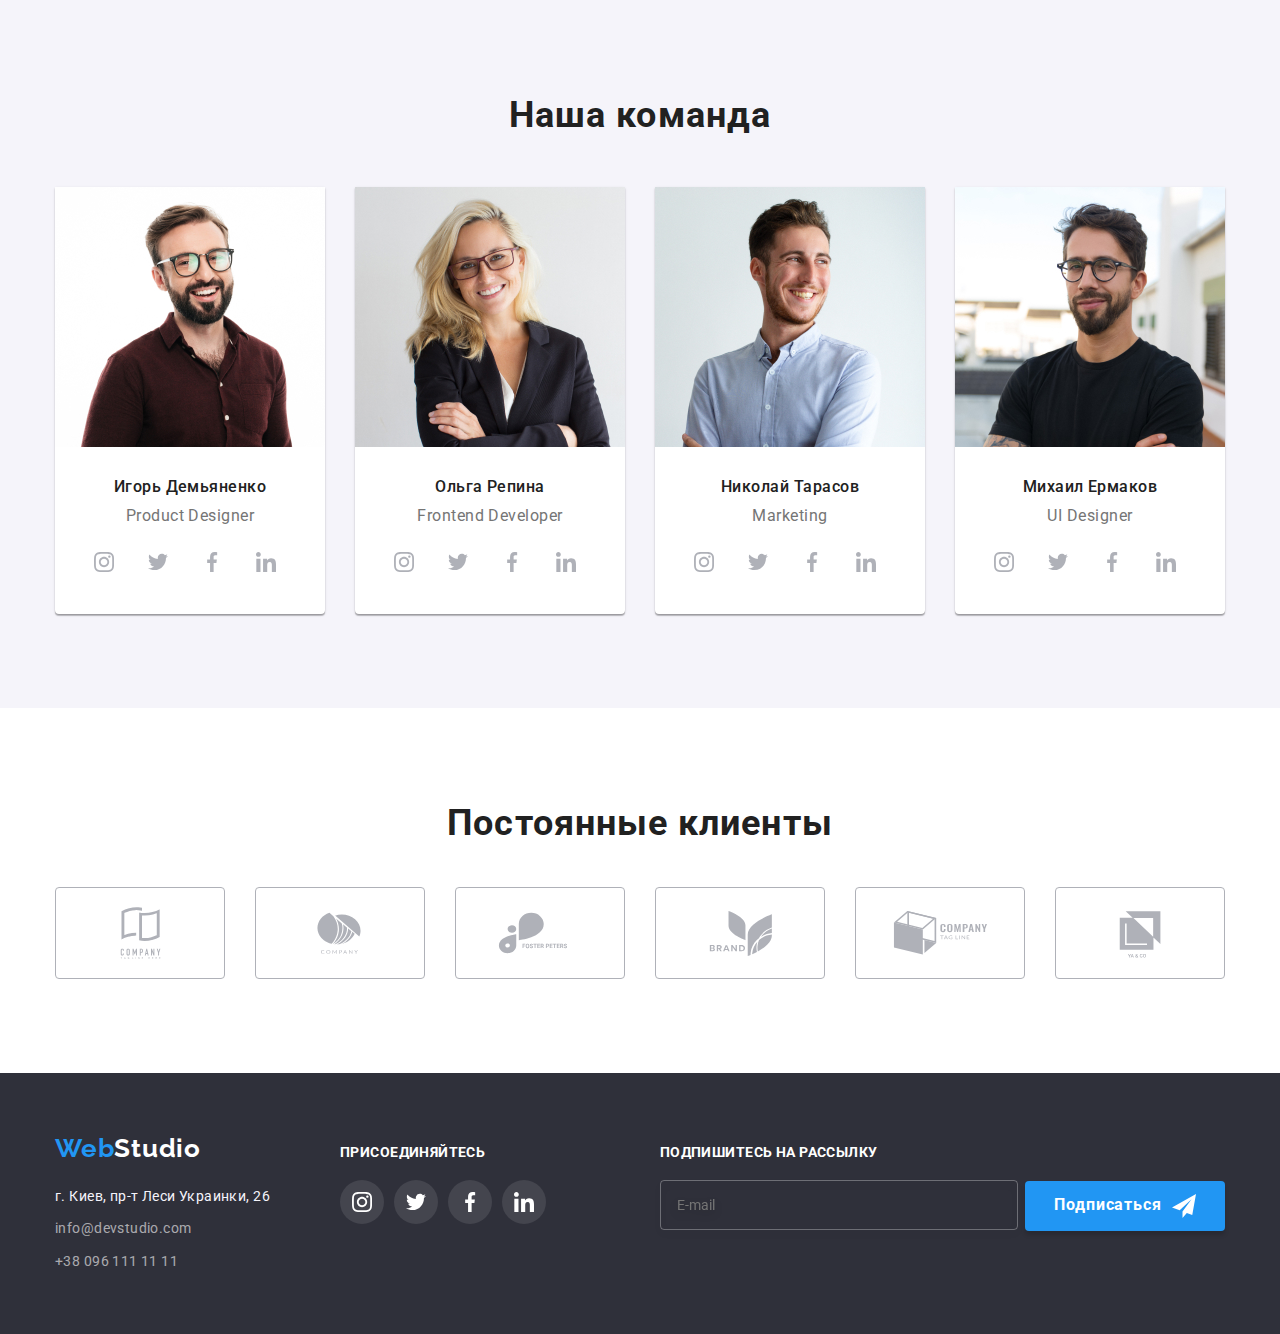
==== commit 231062fb: "HW6-1" ====
--- a/index.html
+++ b/index.html
@@ -469,16 +469,22 @@
         </div>
 
         <div class="footer-mail">
-          <p class="footer-join">Подпишитесь на рассылку</p>
-          <input type="email" class="footer-mail-input" placeholder="E-mail" />
-          <button type="submit" class="footer-btn-join">
-            Подписаться
-            <span
-              ><svg class="icon-send" width="24" height="24">
-                <use href="./img/icon/icons.svg#icon-send"></use>
-              </svg>
-            </span>
-          </button>
+          <form>
+            <p class="footer-join">Подпишитесь на рассылку</p>
+            <input
+              type="email"
+              class="footer-mail-input"
+              placeholder="E-mail"
+            />
+            <button type="submit" class="footer-btn-join">
+              Подписаться
+              <span
+                ><svg class="icon-send" width="24" height="24">
+                  <use href="./img/icon/icons.svg#icon-send"></use>
+                </svg>
+              </span>
+            </button>
+          </form>
         </div>
       </div>
     </footer>
@@ -568,7 +574,10 @@
             id="privacy"
           />
           <label for="privacy" class="check-text"
-            >Соглашаюсь с рассылкой и принимаю Условия договора</label
+            >Соглашаюсь с рассылкой и принимаю
+            <span>
+              <a href="" class="privacy-label">Условия договора</a></span
+            ></label
           >
           <button type="submit" class="modal-btn">Отправить</button>
         </form>
@@ -577,3 +586,5 @@
     <script src="./js/modal.js"></script>
   </body>
 </html>
+
+<!-- END -->
--- a/css/styles.css
+++ b/css/styles.css
@@ -691,7 +691,7 @@
 }
 
 .footer-mail {
-  margin-left: 93px;
+  margin-left: auto;
 }
 
 .footer-mail-input {
@@ -702,6 +702,7 @@
   filter: drop-shadow(0px 4px 4px rgba(0, 0, 0, 0.15));
   border-radius: 4px;
   padding-left: 16px;
+  color: #ffffff;
 }
 
 .footer-btn-join {
@@ -714,7 +715,7 @@
   font-weight: 700;
   font-size: 16px;
   line-height: 1.9;
-  display: flex;
+  display: inline-flex;
   justify-content: center;
   align-items: center;
   text-align: center;
@@ -894,7 +895,6 @@
   left: 50%;
   transform: translate(-50%, -50%) scale(1);
   padding: 40px;
-
   border-radius: 4px;
   transition: transform 250ms;
 }
@@ -911,6 +911,12 @@
   display: flex;
   justify-content: center;
   align-items: center;
+  transition: transform 250ms cubic-bezier(0.4, 0, 0.2, 1);
+}
+
+.modal-close-btn:hover .modal-close-svg,
+.modal-close-btn:focus .modal-close-svg {
+  fill: #2196f3;
 }
 
 .is-hidden {
@@ -1018,6 +1024,10 @@
   margin-right: 8px;
 }
 
+.modal-field {
+  margin-bottom: 20px;
+}
+
 .modal-check {
   transition: transform 250ms cubic-bezier(0.4, 0, 0.2, 1);
 }
@@ -1036,6 +1046,20 @@
   border: none;
   background-repeat: no-repeat;
   background-position: center;
+}
+
+.privacy-label {
+  color: #757575;
+  font-weight: 400;
+  font-size: 14px;
+  line-height: 1.7;
+  letter-spacing: 0.03em;
+  transition: transform 250ms cubic-bezier(0.4, 0, 0.2, 1);
+}
+
+.privacy-label:hover,
+.privacy-label:focus {
+  color: #2196f3;
 }
 
 .modal-btn {
@@ -1056,3 +1080,5 @@
   margin-left: auto;
   margin-right: auto;
 }
+
+/* END */
